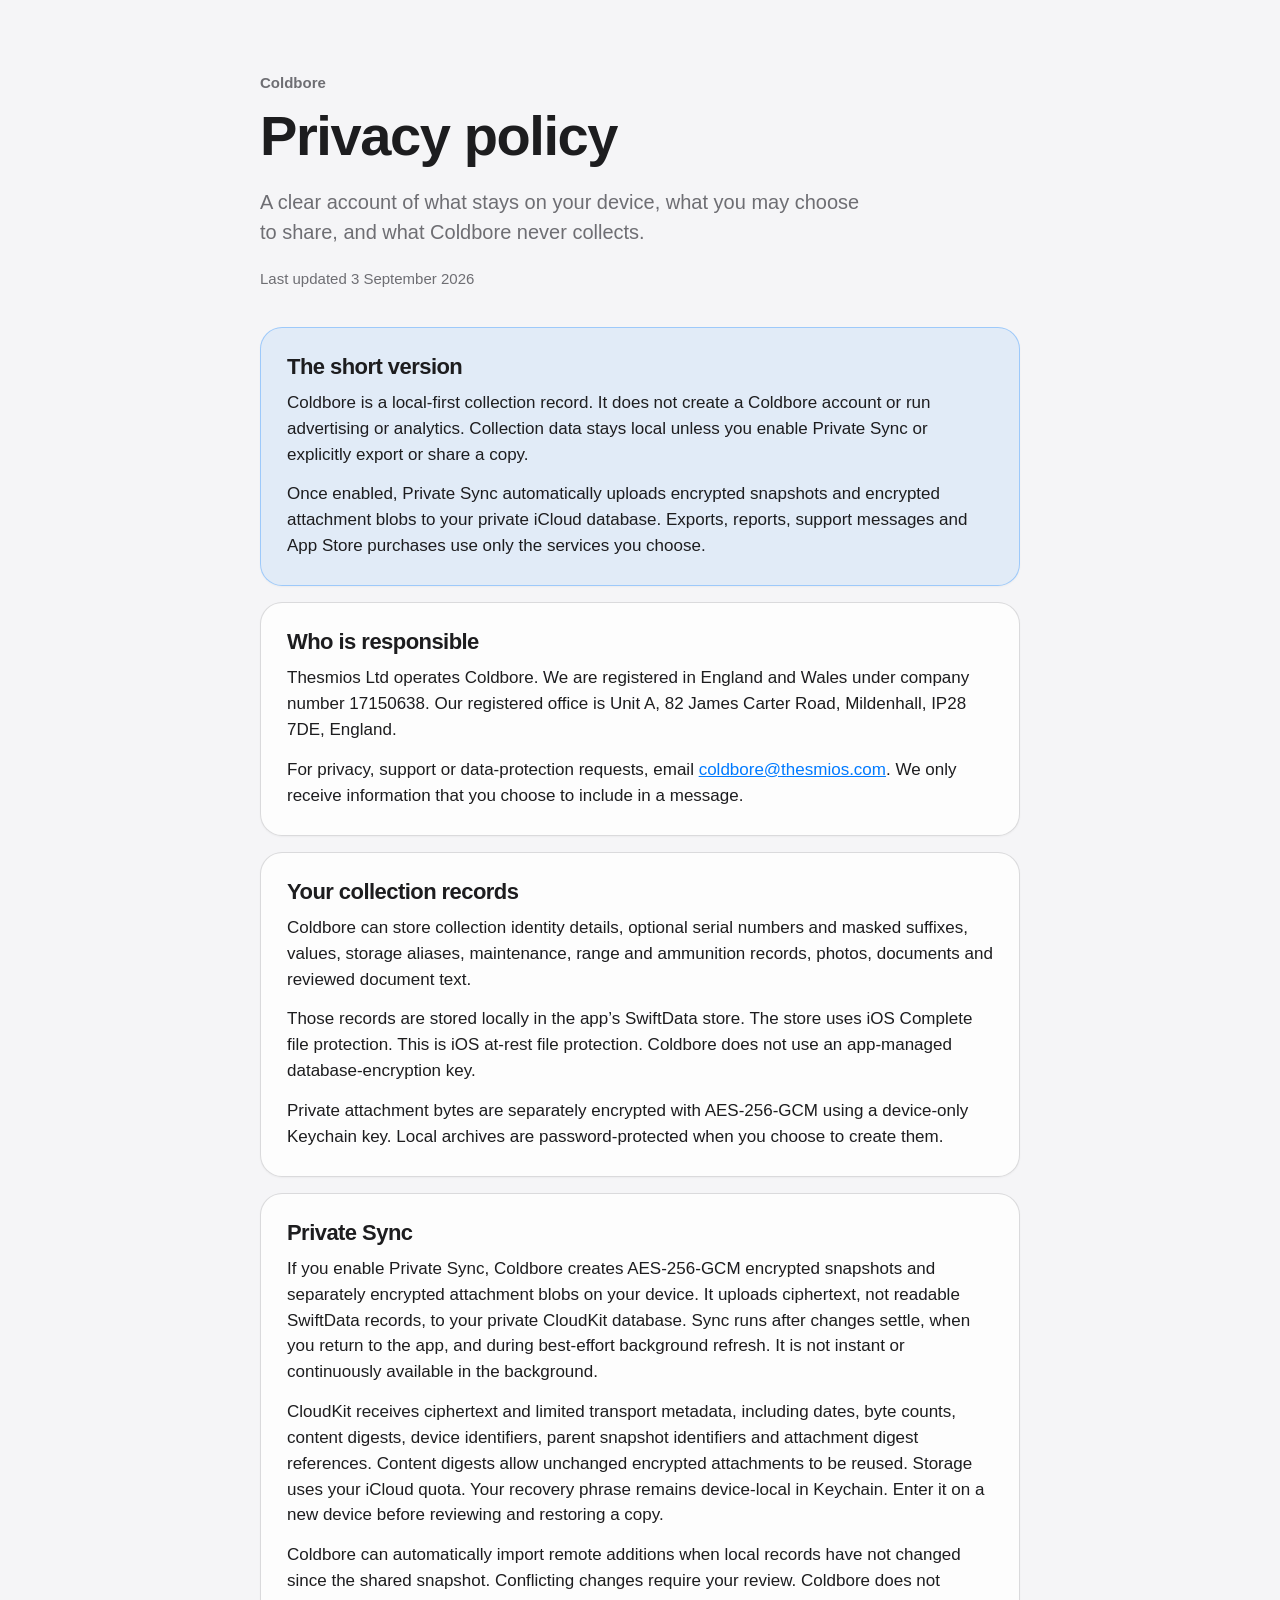
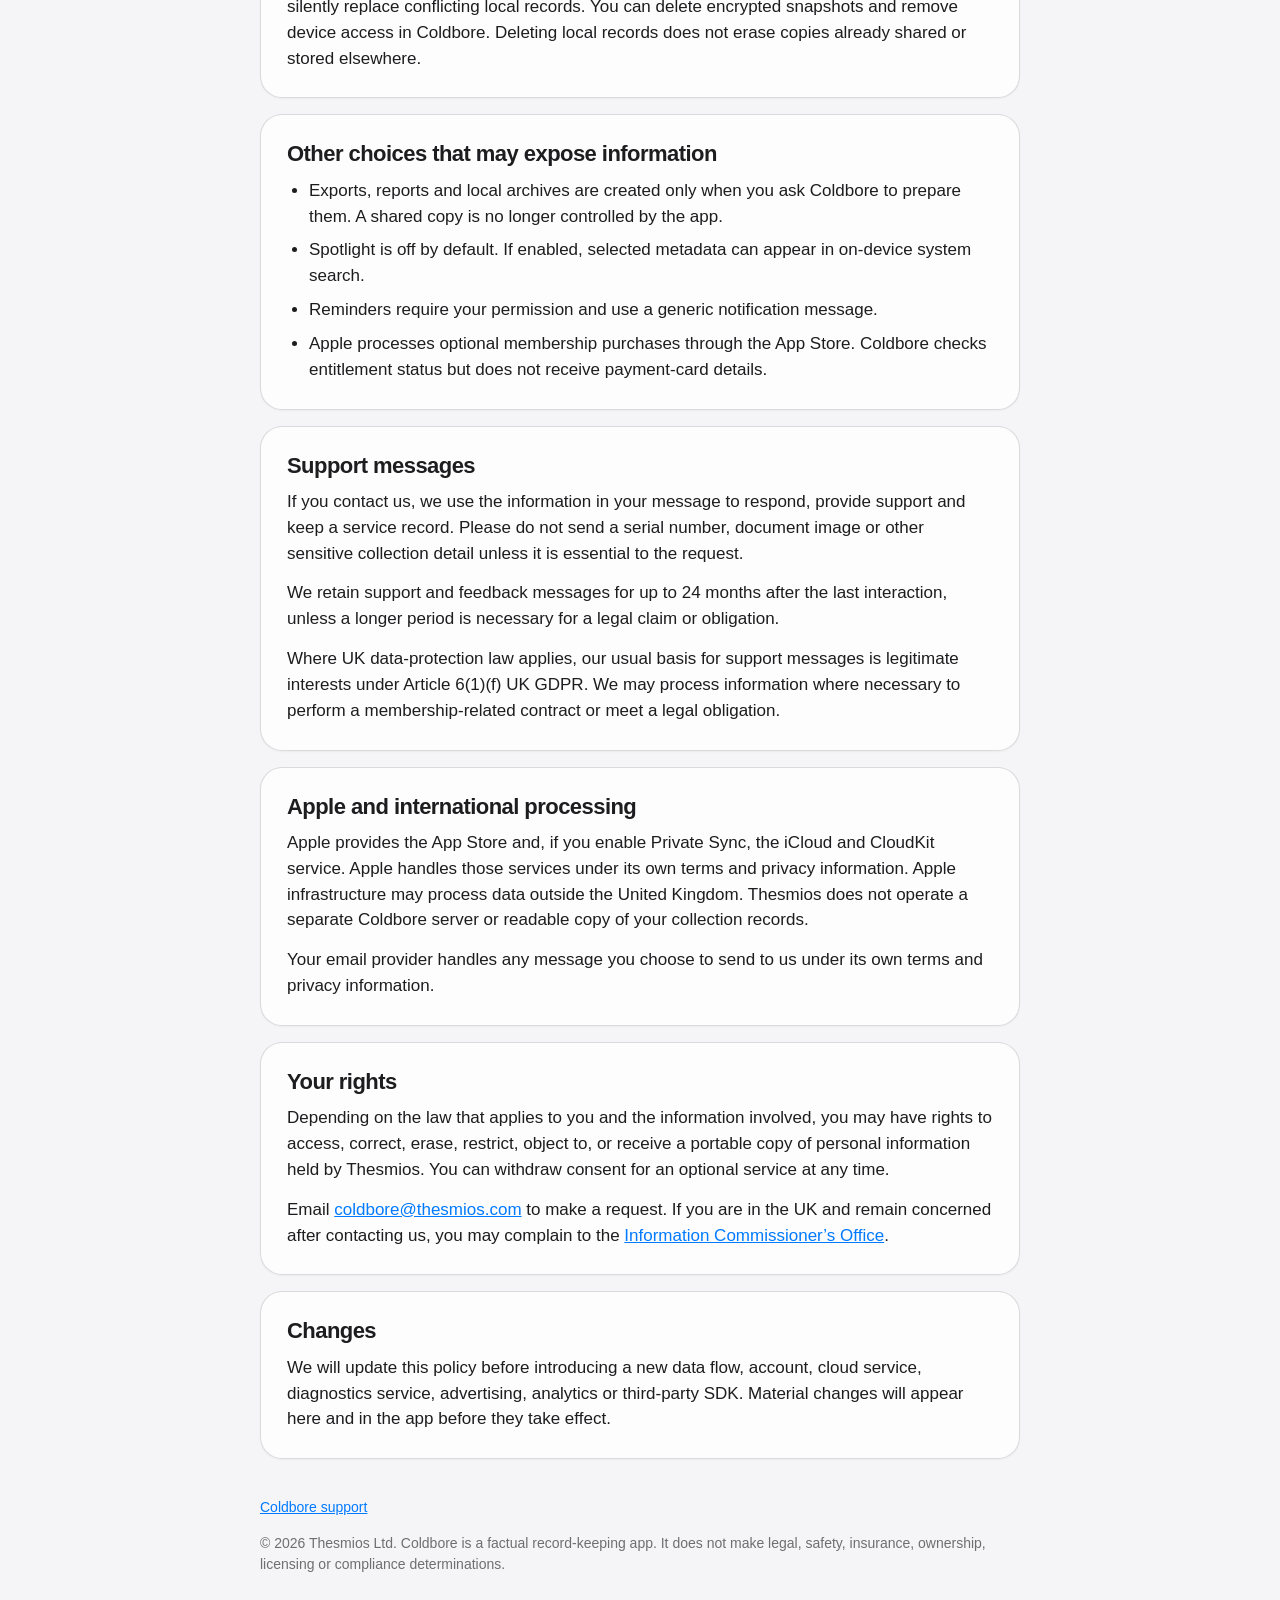
==== coldbore/privacy/index.html @ 44b4b274 "Coldbore privacy policy and support pages" ====
<!doctype html>
<html lang="en-GB">
  <head>
    <meta charset="utf-8">
    <meta name="viewport" content="width=device-width, initial-scale=1">
    <meta name="description" content="Coldbore privacy policy for the local-first collection record app.">
    <title>Privacy policy | Coldbore</title>
    <link rel="stylesheet" href="../site.css">
  </head>
  <body>
    <main>
      <p class="eyebrow">Coldbore</p>
      <h1>Privacy policy</h1>
      <p class="lede">A clear account of what stays on your device, what you may choose to share, and what Coldbore never collects.</p>
      <p class="meta">Last updated 3 September 2026</p>

      <section class="card callout">
        <h2>The short version</h2>
        <p>Coldbore is a local-first collection record. It does not create a Coldbore account or run advertising or analytics. Collection data stays local unless you enable Private Sync or explicitly export or share a copy.</p>
        <p>Once enabled, Private Sync automatically uploads encrypted snapshots and encrypted attachment blobs to your private iCloud database. Exports, reports, support messages and App Store purchases use only the services you choose.</p>
      </section>

      <section class="card">
        <h2>Who is responsible</h2>
        <p>Thesmios Ltd operates Coldbore. We are registered in England and Wales under company number 17150638. Our registered office is Unit A, 82 James Carter Road, Mildenhall, IP28 7DE, England.</p>
        <p>For privacy, support or data-protection requests, email <a href="mailto:coldbore@thesmios.com?subject=Coldbore%20data-protection%20request">coldbore@thesmios.com</a>. We only receive information that you choose to include in a message.</p>
      </section>

      <section class="card">
        <h2>Your collection records</h2>
        <p>Coldbore can store collection identity details, optional serial numbers and masked suffixes, values, storage aliases, maintenance, range and ammunition records, photos, documents and reviewed document text.</p>
        <p>Those records are stored locally in the app’s SwiftData store. The store uses iOS Complete file protection. This is iOS at-rest file protection. Coldbore does not use an app-managed database-encryption key.</p>
        <p>Private attachment bytes are separately encrypted with AES-256-GCM using a device-only Keychain key. Local archives are password-protected when you choose to create them.</p>
      </section>

      <section class="card">
        <h2>Private Sync</h2>
        <p>If you enable Private Sync, Coldbore creates AES-256-GCM encrypted snapshots and separately encrypted attachment blobs on your device. It uploads ciphertext, not readable SwiftData records, to your private CloudKit database. Sync runs after changes settle, when you return to the app, and during best-effort background refresh. It is not instant or continuously available in the background.</p>
        <p>CloudKit receives ciphertext and limited transport metadata, including dates, byte counts, content digests, device identifiers, parent snapshot identifiers and attachment digest references. Content digests allow unchanged encrypted attachments to be reused. Storage uses your iCloud quota. Your recovery phrase remains device-local in Keychain. Enter it on a new device before reviewing and restoring a copy.</p>
        <p>Coldbore can automatically import remote additions when local records have not changed since the shared snapshot. Conflicting changes require your review. Coldbore does not silently replace conflicting local records. You can delete encrypted snapshots and remove device access in Coldbore. Deleting local records does not erase copies already shared or stored elsewhere.</p>
      </section>

      <section class="card">
        <h2>Other choices that may expose information</h2>
        <ul>
          <li>Exports, reports and local archives are created only when you ask Coldbore to prepare them. A shared copy is no longer controlled by the app.</li>
          <li>Spotlight is off by default. If enabled, selected metadata can appear in on-device system search.</li>
          <li>Reminders require your permission and use a generic notification message.</li>
          <li>Apple processes optional membership purchases through the App Store. Coldbore checks entitlement status but does not receive payment-card details.</li>
        </ul>
      </section>

      <section class="card">
        <h2>Support messages</h2>
        <p>If you contact us, we use the information in your message to respond, provide support and keep a service record. Please do not send a serial number, document image or other sensitive collection detail unless it is essential to the request.</p>
        <p>We retain support and feedback messages for up to 24 months after the last interaction, unless a longer period is necessary for a legal claim or obligation.</p>
        <p>Where UK data-protection law applies, our usual basis for support messages is legitimate interests under Article 6(1)(f) UK GDPR. We may process information where necessary to perform a membership-related contract or meet a legal obligation.</p>
      </section>

      <section class="card">
        <h2>Apple and international processing</h2>
        <p>Apple provides the App Store and, if you enable Private Sync, the iCloud and CloudKit service. Apple handles those services under its own terms and privacy information. Apple infrastructure may process data outside the United Kingdom. Thesmios does not operate a separate Coldbore server or readable copy of your collection records.</p>
        <p>Your email provider handles any message you choose to send to us under its own terms and privacy information.</p>
      </section>

      <section class="card">
        <h2>Your rights</h2>
        <p>Depending on the law that applies to you and the information involved, you may have rights to access, correct, erase, restrict, object to, or receive a portable copy of personal information held by Thesmios. You can withdraw consent for an optional service at any time.</p>
        <p>Email <a href="mailto:coldbore@thesmios.com?subject=Coldbore%20data-protection%20request">coldbore@thesmios.com</a> to make a request. If you are in the UK and remain concerned after contacting us, you may complain to the <a href="https://ico.org.uk">Information Commissioner’s Office</a>.</p>
      </section>

      <section class="card">
        <h2>Changes</h2>
        <p>We will update this policy before introducing a new data flow, account, cloud service, diagnostics service, advertising, analytics or third-party SDK. Material changes will appear here and in the app before they take effect.</p>
      </section>

      <footer>
        <p><a href="../support/">Coldbore support</a></p>
        <p>© 2026 Thesmios Ltd. Coldbore is a factual record-keeping app. It does not make legal, safety, insurance, ownership, licensing or compliance determinations.</p>
      </footer>
    </main>
  </body>
</html>
---- coldbore/site.css ----
:root {
  color-scheme: light dark;
  --page: #f5f5f7;
  --surface: rgba(255, 255, 255, 0.76);
  --ink: #1d1d1f;
  --muted: #6e6e73;
  --line: rgba(60, 60, 67, 0.18);
  --link: #007aff;
  --radius: 22px;
}

* { box-sizing: border-box; }

body {
  margin: 0;
  background: var(--page);
  color: var(--ink);
  font-family: -apple-system, BlinkMacSystemFont, "SF Pro Text", "Helvetica Neue", sans-serif;
  font-size: 17px;
  line-height: 1.52;
  text-rendering: optimizeLegibility;
}

a { color: var(--link); }

main {
  width: min(100% - 40px, 760px);
  margin: 0 auto;
  padding: 72px 0 88px;
}

.eyebrow {
  margin: 0 0 12px;
  color: var(--muted);
  font-size: 15px;
  font-weight: 600;
}

h1, h2 { letter-spacing: -0.025em; }

h1 {
  margin: 0;
  font-size: clamp(38px, 7vw, 56px);
  line-height: 1.04;
}

h2 {
  margin: 0 0 10px;
  font-size: 22px;
  line-height: 1.2;
}

.lede {
  max-width: 620px;
  margin: 22px 0 0;
  color: var(--muted);
  font-size: 20px;
}

.meta {
  margin: 20px 0 36px;
  color: var(--muted);
  font-size: 15px;
}

.card {
  margin: 16px 0;
  padding: 26px;
  border: 1px solid var(--line);
  border-radius: var(--radius);
  background: var(--surface);
  box-shadow: 0 1px 2px rgba(0, 0, 0, 0.04);
}

.card > :first-child { margin-top: 0; }
.card > :last-child { margin-bottom: 0; }

p { margin: 0 0 14px; }
ul { margin: 0 0 14px; padding-left: 22px; }
li + li { margin-top: 8px; }

.callout {
  border-color: rgba(0, 122, 255, 0.3);
  background: rgba(0, 122, 255, 0.08);
}

.button {
  display: inline-block;
  padding: 11px 16px;
  border-radius: 999px;
  background: var(--link);
  color: white;
  font-weight: 600;
  text-decoration: none;
}

footer {
  padding-top: 22px;
  color: var(--muted);
  font-size: 14px;
}

@media (prefers-color-scheme: dark) {
  :root {
    --page: #000;
    --surface: rgba(44, 44, 46, 0.74);
    --ink: #f5f5f7;
    --muted: #a1a1a6;
    --line: rgba(235, 235, 245, 0.18);
  }
  .callout { background: rgba(10, 132, 255, 0.16); }
}

@media (max-width: 600px) {
  main { width: min(100% - 28px, 760px); padding-top: 48px; }
  .card { padding: 21px; border-radius: 18px; }
}
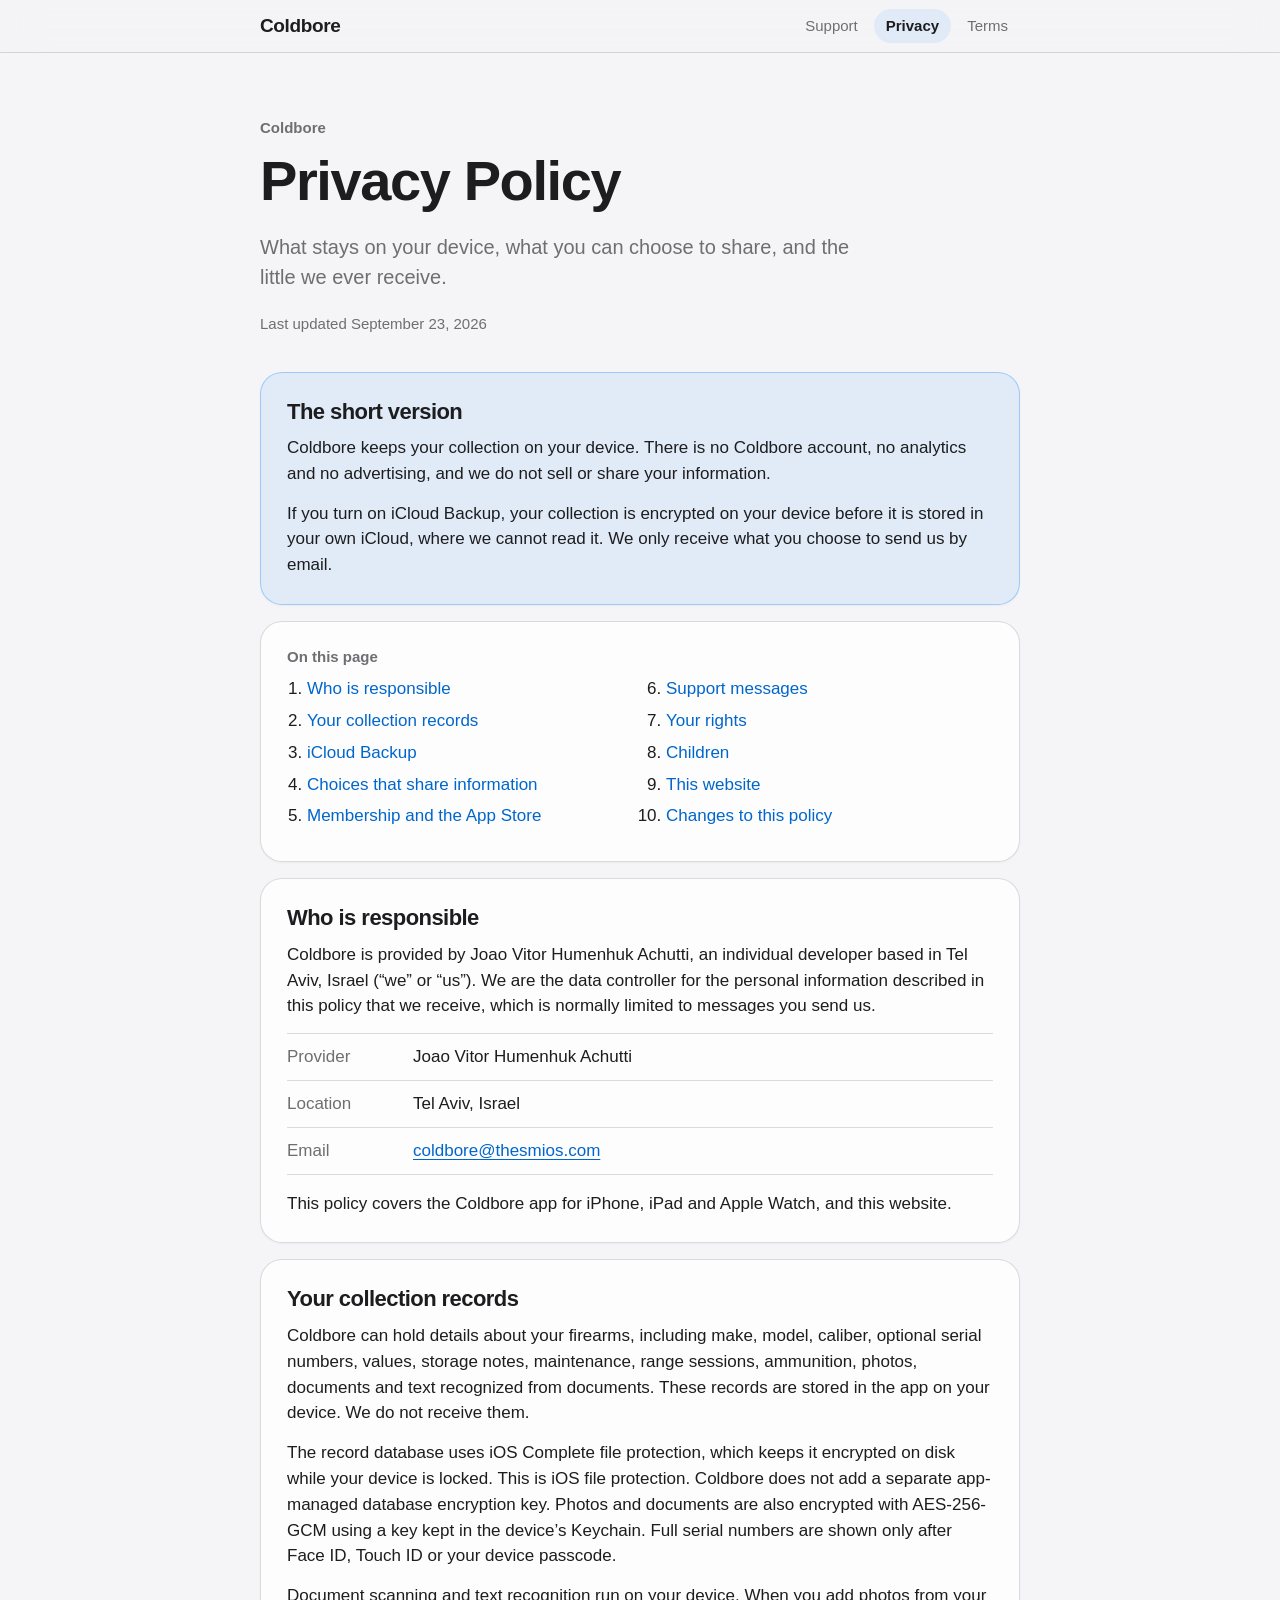
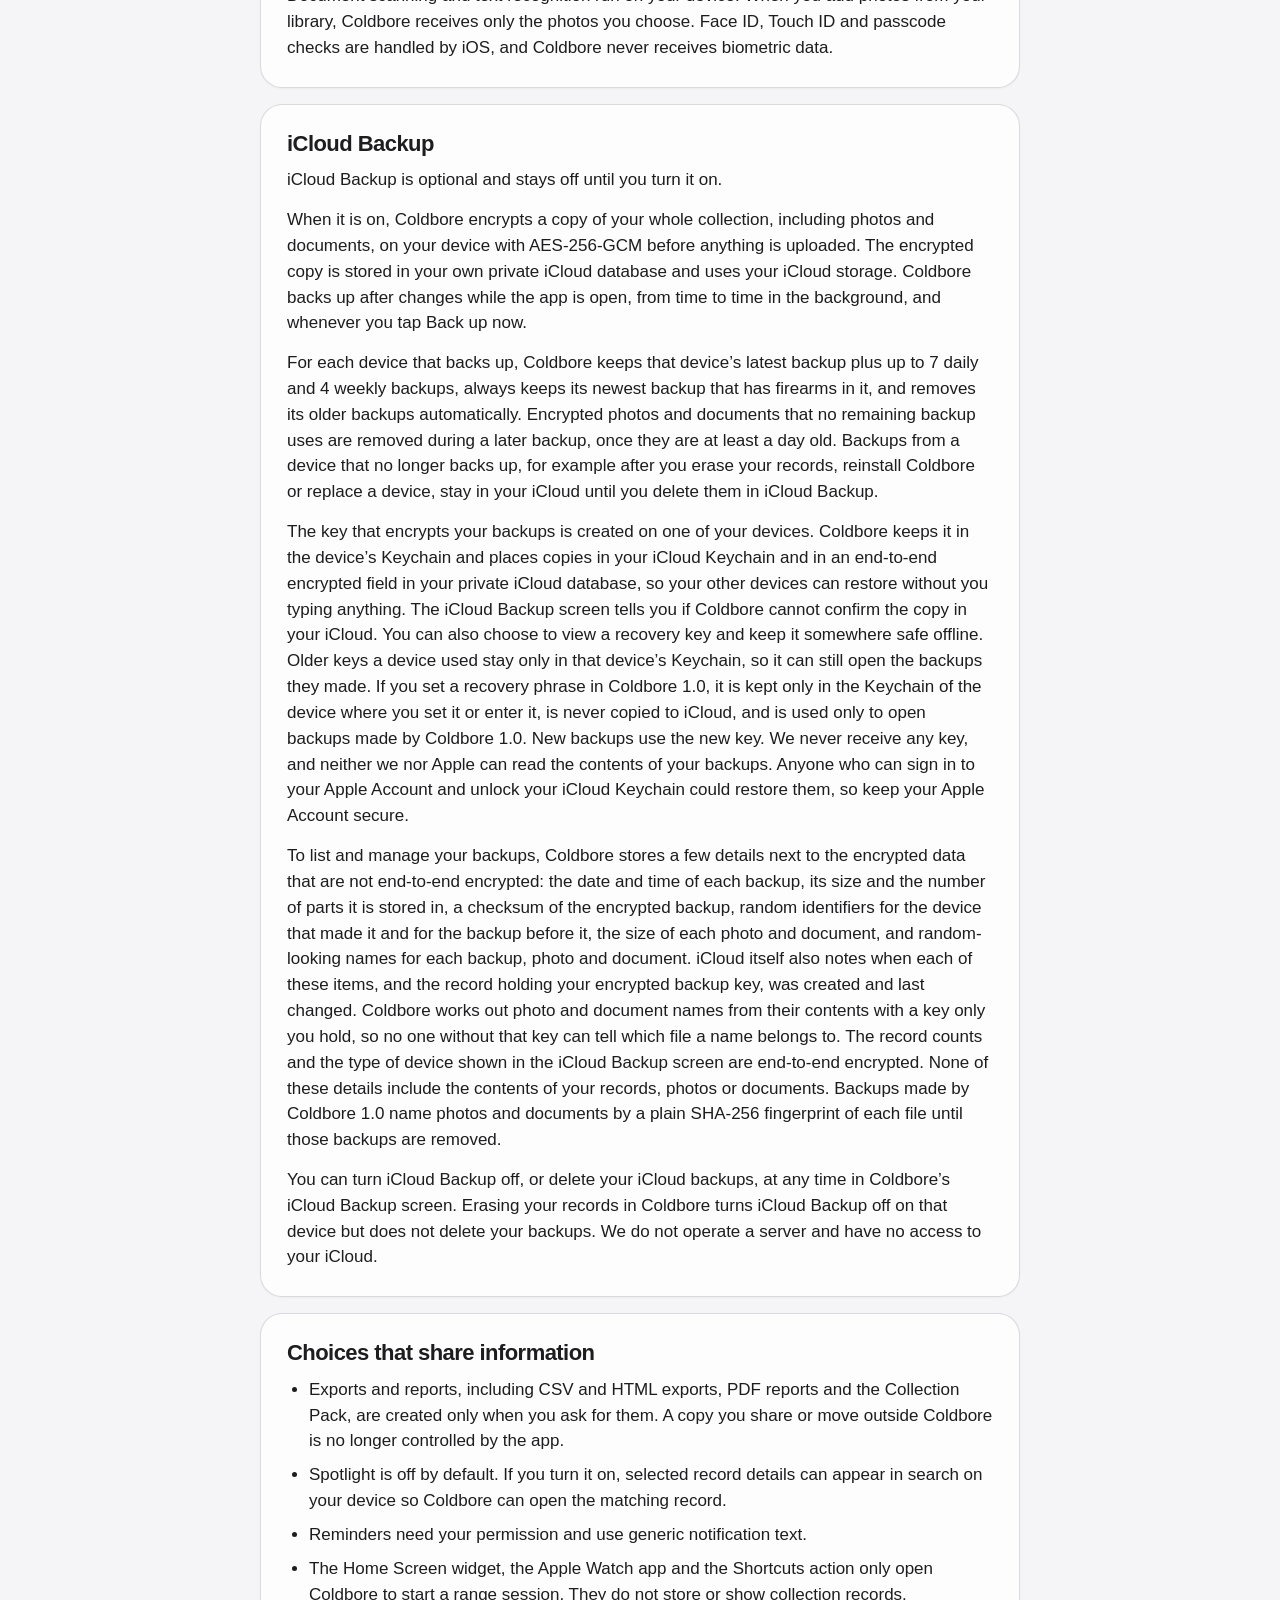
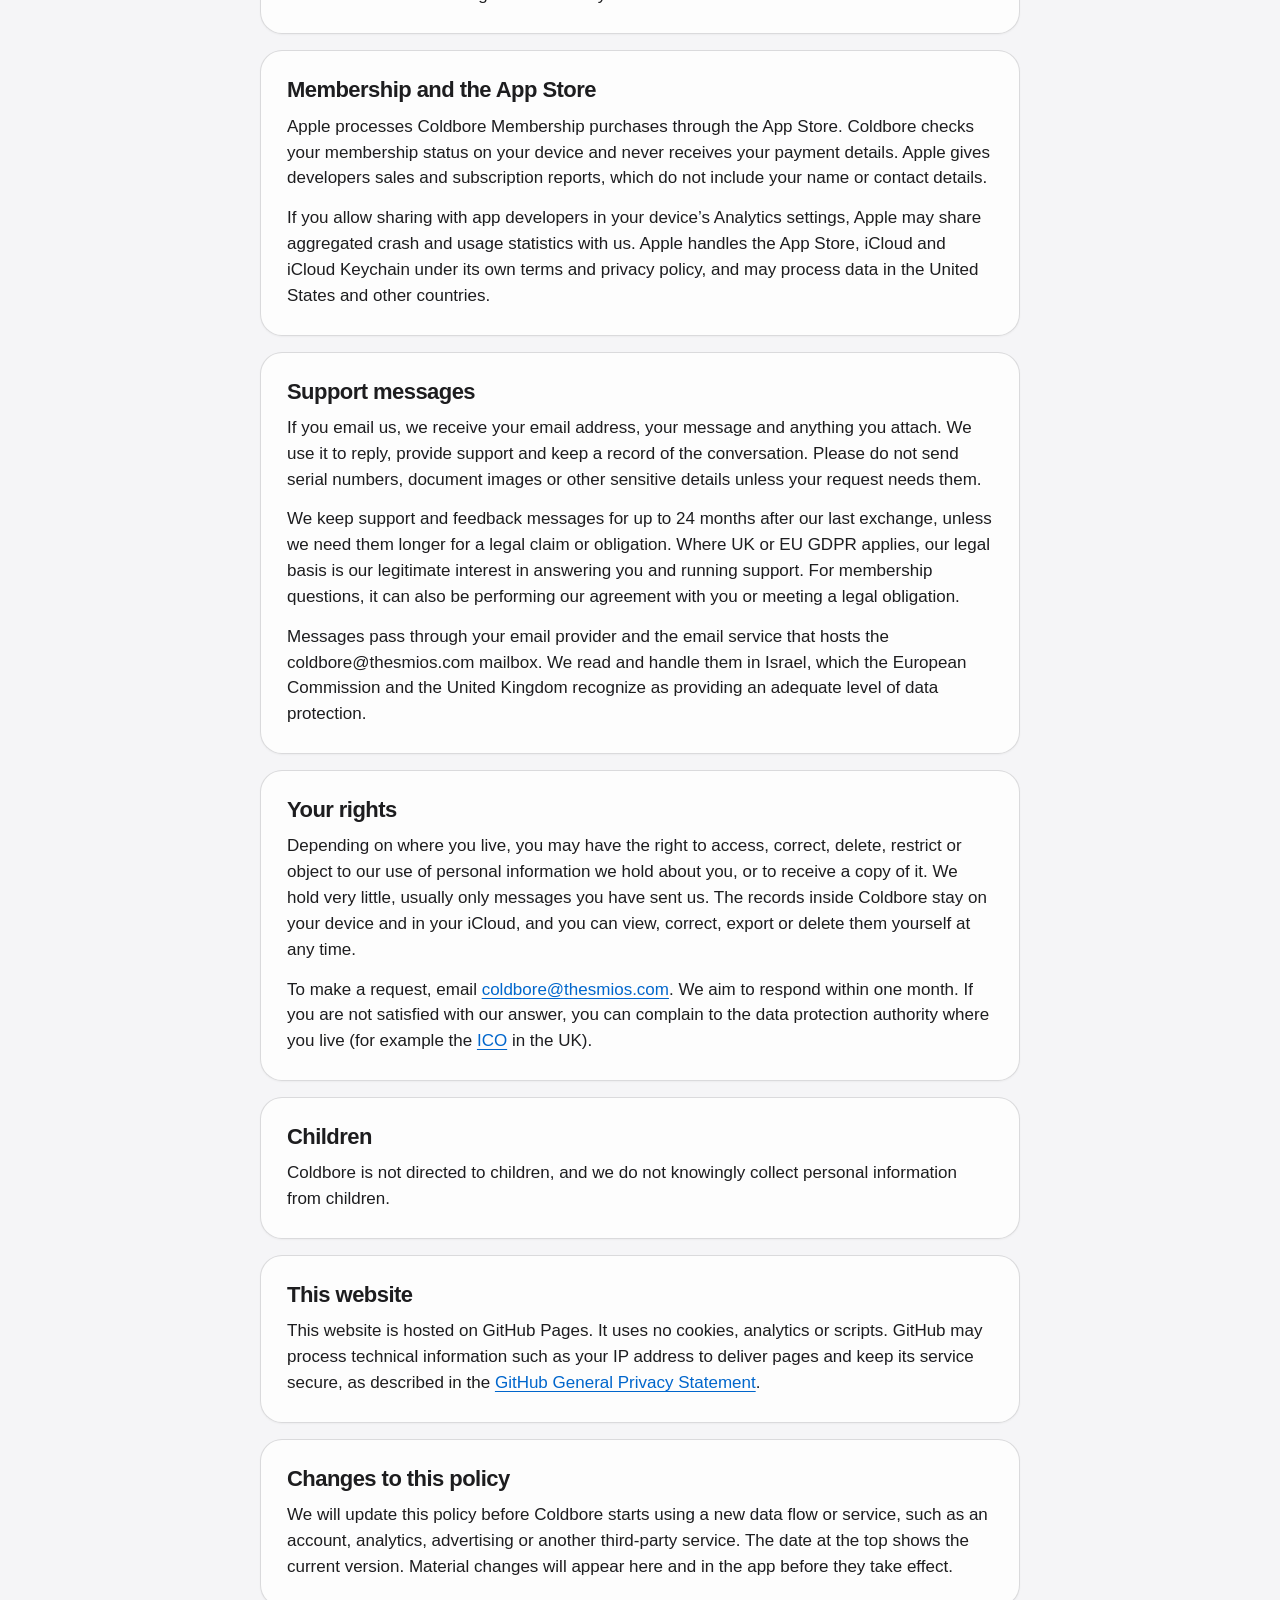
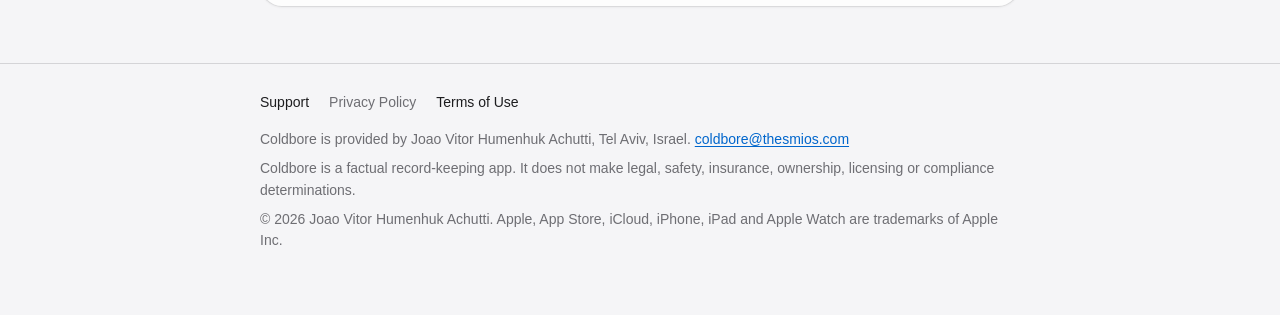
==== commit 60795fc4: "Coldbore 2.0 pages: sole-trader provider, Terms of Use, iCloud Backup privacy text, icons - Provider" ====
--- a/coldbore/privacy/index.html
+++ b/coldbore/privacy/index.html
@@ -1,83 +1,142 @@
 <!doctype html>
-<html lang="en-GB">
+<html lang="en-US">
   <head>
     <meta charset="utf-8">
     <meta name="viewport" content="width=device-width, initial-scale=1">
-    <meta name="description" content="Coldbore privacy policy for the local-first collection record app.">
-    <title>Privacy policy | Coldbore</title>
+    <meta name="color-scheme" content="light dark">
+    <meta name="description" content="Privacy Policy for Coldbore, the private collection record app. What stays on your device, how iCloud Backup is encrypted, and what we receive.">
+    <title>Privacy Policy | Coldbore</title>
     <link rel="stylesheet" href="../site.css">
+    <link rel="icon" href="../favicon.svg" type="image/svg+xml">
+    <link rel="icon" href="../favicon-32.png" sizes="32x32" type="image/png">
+    <link rel="icon" href="../favicon-48.png" sizes="48x48" type="image/png">
+    <link rel="apple-touch-icon" href="../apple-touch-icon.png">
   </head>
   <body>
-    <main>
+    <a class="skip-link" href="#content">Skip to content</a>
+    <header class="site-header">
+      <div class="wrap">
+        <a class="brand" href="../support/">Coldbore</a>
+        <nav class="site-nav" aria-label="Coldbore pages">
+          <a href="../support/">Support</a>
+          <a href="../privacy/" aria-current="page">Privacy</a>
+          <a href="../terms/">Terms</a>
+        </nav>
+      </div>
+    </header>
+
+    <main id="content">
       <p class="eyebrow">Coldbore</p>
-      <h1>Privacy policy</h1>
-      <p class="lede">A clear account of what stays on your device, what you may choose to share, and what Coldbore never collects.</p>
-      <p class="meta">Last updated 3 September 2026</p>
+      <h1>Privacy Policy</h1>
+      <p class="lede">What stays on your device, what you can choose to share, and the little we ever receive.</p>
+      <p class="meta">Last updated September 23, 2026</p>
 
       <section class="card callout">
         <h2>The short version</h2>
-        <p>Coldbore is a local-first collection record. It does not create a Coldbore account or run advertising or analytics. Collection data stays local unless you enable Private Sync or explicitly export or share a copy.</p>
-        <p>Once enabled, Private Sync automatically uploads encrypted snapshots and encrypted attachment blobs to your private iCloud database. Exports, reports, support messages and App Store purchases use only the services you choose.</p>
+        <p>Coldbore keeps your collection on your device. There is no Coldbore account, no analytics and no advertising, and we do not sell or share your information.</p>
+        <p>If you turn on iCloud Backup, your collection is encrypted on your device before it is stored in your own iCloud, where we cannot read it. We only receive what you choose to send us by email.</p>
       </section>
 
-      <section class="card">
+      <nav class="card toc" aria-label="On this page">
+        <h2>On this page</h2>
+        <ol>
+          <li><a href="#responsible">Who is responsible</a></li>
+          <li><a href="#records">Your collection records</a></li>
+          <li><a href="#icloud-backup">iCloud Backup</a></li>
+          <li><a href="#choices">Choices that share information</a></li>
+          <li><a href="#membership">Membership and the App Store</a></li>
+          <li><a href="#support">Support messages</a></li>
+          <li><a href="#rights">Your rights</a></li>
+          <li><a href="#children">Children</a></li>
+          <li><a href="#website">This website</a></li>
+          <li><a href="#changes">Changes to this policy</a></li>
+        </ol>
+      </nav>
+
+      <section class="card" id="responsible">
         <h2>Who is responsible</h2>
-        <p>Thesmios Ltd operates Coldbore. We are registered in England and Wales under company number 17150638. Our registered office is Unit A, 82 James Carter Road, Mildenhall, IP28 7DE, England.</p>
-        <p>For privacy, support or data-protection requests, email <a href="mailto:coldbore@thesmios.com?subject=Coldbore%20data-protection%20request">coldbore@thesmios.com</a>. We only receive information that you choose to include in a message.</p>
+        <p>Coldbore is provided by Joao Vitor Humenhuk Achutti, an individual developer based in Tel Aviv, Israel (“we” or “us”). We are the data controller for the personal information described in this policy that we receive, which is normally limited to messages you send us.</p>
+        <dl class="details">
+          <div><dt>Provider</dt><dd>Joao Vitor Humenhuk Achutti</dd></div>
+          <div><dt>Location</dt><dd>Tel Aviv, Israel</dd></div>
+          <div><dt>Email</dt><dd><a href="mailto:coldbore@thesmios.com?subject=Coldbore%20data-protection%20request">coldbore@thesmios.com</a></dd></div>
+        </dl>
+        <p>This policy covers the Coldbore app for iPhone, iPad and Apple Watch, and this website.</p>
       </section>
 
-      <section class="card">
+      <section class="card" id="records">
         <h2>Your collection records</h2>
-        <p>Coldbore can store collection identity details, optional serial numbers and masked suffixes, values, storage aliases, maintenance, range and ammunition records, photos, documents and reviewed document text.</p>
-        <p>Those records are stored locally in the app’s SwiftData store. The store uses iOS Complete file protection. This is iOS at-rest file protection. Coldbore does not use an app-managed database-encryption key.</p>
-        <p>Private attachment bytes are separately encrypted with AES-256-GCM using a device-only Keychain key. Local archives are password-protected when you choose to create them.</p>
+        <p>Coldbore can hold details about your firearms, including make, model, caliber, optional serial numbers, values, storage notes, maintenance, range sessions, ammunition, photos, documents and text recognized from documents. These records are stored in the app on your device. We do not receive them.</p>
+        <p>The record database uses iOS Complete file protection, which keeps it encrypted on disk while your device is locked. This is iOS file protection. Coldbore does not add a separate app-managed database encryption key. Photos and documents are also encrypted with AES-256-GCM using a key kept in the device’s Keychain. Full serial numbers are shown only after Face ID, Touch ID or your device passcode.</p>
+        <p>Document scanning and text recognition run on your device. When you add photos from your library, Coldbore receives only the photos you choose. Face ID, Touch ID and passcode checks are handled by iOS, and Coldbore never receives biometric data.</p>
       </section>
 
-      <section class="card">
-        <h2>Private Sync</h2>
-        <p>If you enable Private Sync, Coldbore creates AES-256-GCM encrypted snapshots and separately encrypted attachment blobs on your device. It uploads ciphertext, not readable SwiftData records, to your private CloudKit database. Sync runs after changes settle, when you return to the app, and during best-effort background refresh. It is not instant or continuously available in the background.</p>
-        <p>CloudKit receives ciphertext and limited transport metadata, including dates, byte counts, content digests, device identifiers, parent snapshot identifiers and attachment digest references. Content digests allow unchanged encrypted attachments to be reused. Storage uses your iCloud quota. Your recovery phrase remains device-local in Keychain. Enter it on a new device before reviewing and restoring a copy.</p>
-        <p>Coldbore can automatically import remote additions when local records have not changed since the shared snapshot. Conflicting changes require your review. Coldbore does not silently replace conflicting local records. You can delete encrypted snapshots and remove device access in Coldbore. Deleting local records does not erase copies already shared or stored elsewhere.</p>
+      <section class="card" id="icloud-backup">
+        <h2>iCloud Backup</h2>
+        <p>iCloud Backup is optional and stays off until you turn it on.</p>
+        <p>When it is on, Coldbore encrypts a copy of your whole collection, including photos and documents, on your device with AES-256-GCM before anything is uploaded. The encrypted copy is stored in your own private iCloud database and uses your iCloud storage. Coldbore backs up after changes while the app is open, from time to time in the background, and whenever you tap Back up now.</p>
+        <p>For each device that backs up, Coldbore keeps that device’s latest backup plus up to 7 daily and 4 weekly backups, always keeps its newest backup that has firearms in it, and removes its older backups automatically. Encrypted photos and documents that no remaining backup uses are removed during a later backup, once they are at least a day old. Backups from a device that no longer backs up, for example after you erase your records, reinstall Coldbore or replace a device, stay in your iCloud until you delete them in iCloud Backup.</p>
+        <p>The key that encrypts your backups is created on one of your devices. Coldbore keeps it in the device’s Keychain and places copies in your iCloud Keychain and in an end-to-end encrypted field in your private iCloud database, so your other devices can restore without you typing anything. The iCloud Backup screen tells you if Coldbore cannot confirm the copy in your iCloud. You can also choose to view a recovery key and keep it somewhere safe offline. Older keys a device used stay only in that device’s Keychain, so it can still open the backups they made. If you set a recovery phrase in Coldbore 1.0, it is kept only in the Keychain of the device where you set it or enter it, is never copied to iCloud, and is used only to open backups made by Coldbore 1.0. New backups use the new key. We never receive any key, and neither we nor Apple can read the contents of your backups. Anyone who can sign in to your Apple Account and unlock your iCloud Keychain could restore them, so keep your Apple Account secure.</p>
+        <p>To list and manage your backups, Coldbore stores a few details next to the encrypted data that are not end-to-end encrypted: the date and time of each backup, its size and the number of parts it is stored in, a checksum of the encrypted backup, random identifiers for the device that made it and for the backup before it, the size of each photo and document, and random-looking names for each backup, photo and document. iCloud itself also notes when each of these items, and the record holding your encrypted backup key, was created and last changed. Coldbore works out photo and document names from their contents with a key only you hold, so no one without that key can tell which file a name belongs to. The record counts and the type of device shown in the iCloud Backup screen are end-to-end encrypted. None of these details include the contents of your records, photos or documents. Backups made by Coldbore 1.0 name photos and documents by a plain SHA-256 fingerprint of each file until those backups are removed.</p>
+        <p>You can turn iCloud Backup off, or delete your iCloud backups, at any time in Coldbore’s iCloud Backup screen. Erasing your records in Coldbore turns iCloud Backup off on that device but does not delete your backups. We do not operate a server and have no access to your iCloud.</p>
       </section>
 
-      <section class="card">
-        <h2>Other choices that may expose information</h2>
+      <section class="card" id="choices">
+        <h2>Choices that share information</h2>
         <ul>
-          <li>Exports, reports and local archives are created only when you ask Coldbore to prepare them. A shared copy is no longer controlled by the app.</li>
-          <li>Spotlight is off by default. If enabled, selected metadata can appear in on-device system search.</li>
-          <li>Reminders require your permission and use a generic notification message.</li>
-          <li>Apple processes optional membership purchases through the App Store. Coldbore checks entitlement status but does not receive payment-card details.</li>
+          <li>Exports and reports, including CSV and HTML exports, PDF reports and the Collection Pack, are created only when you ask for them. A copy you share or move outside Coldbore is no longer controlled by the app.</li>
+          <li>Spotlight is off by default. If you turn it on, selected record details can appear in search on your device so Coldbore can open the matching record.</li>
+          <li>Reminders need your permission and use generic notification text.</li>
+          <li>The Home Screen widget, the Apple Watch app and the Shortcuts action only open Coldbore to start a range session. They do not store or show collection records.</li>
         </ul>
       </section>
 
-      <section class="card">
-        <h2>Support messages</h2>
-        <p>If you contact us, we use the information in your message to respond, provide support and keep a service record. Please do not send a serial number, document image or other sensitive collection detail unless it is essential to the request.</p>
-        <p>We retain support and feedback messages for up to 24 months after the last interaction, unless a longer period is necessary for a legal claim or obligation.</p>
-        <p>Where UK data-protection law applies, our usual basis for support messages is legitimate interests under Article 6(1)(f) UK GDPR. We may process information where necessary to perform a membership-related contract or meet a legal obligation.</p>
+      <section class="card" id="membership">
+        <h2>Membership and the App Store</h2>
+        <p>Apple processes Coldbore Membership purchases through the App Store. Coldbore checks your membership status on your device and never receives your payment details. Apple gives developers sales and subscription reports, which do not include your name or contact details.</p>
+        <p>If you allow sharing with app developers in your device’s Analytics settings, Apple may share aggregated crash and usage statistics with us. Apple handles the App Store, iCloud and iCloud Keychain under its own terms and privacy policy, and may process data in the United States and other countries.</p>
       </section>
 
-      <section class="card">
-        <h2>Apple and international processing</h2>
-        <p>Apple provides the App Store and, if you enable Private Sync, the iCloud and CloudKit service. Apple handles those services under its own terms and privacy information. Apple infrastructure may process data outside the United Kingdom. Thesmios does not operate a separate Coldbore server or readable copy of your collection records.</p>
-        <p>Your email provider handles any message you choose to send to us under its own terms and privacy information.</p>
+      <section class="card" id="support">
+        <h2>Support messages</h2>
+        <p>If you email us, we receive your email address, your message and anything you attach. We use it to reply, provide support and keep a record of the conversation. Please do not send serial numbers, document images or other sensitive details unless your request needs them.</p>
+        <p>We keep support and feedback messages for up to 24 months after our last exchange, unless we need them longer for a legal claim or obligation. Where UK or EU GDPR applies, our legal basis is our legitimate interest in answering you and running support. For membership questions, it can also be performing our agreement with you or meeting a legal obligation.</p>
+        <p>Messages pass through your email provider and the email service that hosts the coldbore@thesmios.com mailbox. We read and handle them in Israel, which the European Commission and the United Kingdom recognize as providing an adequate level of data protection.</p>
       </section>
 
-      <section class="card">
+      <section class="card" id="rights">
         <h2>Your rights</h2>
-        <p>Depending on the law that applies to you and the information involved, you may have rights to access, correct, erase, restrict, object to, or receive a portable copy of personal information held by Thesmios. You can withdraw consent for an optional service at any time.</p>
-        <p>Email <a href="mailto:coldbore@thesmios.com?subject=Coldbore%20data-protection%20request">coldbore@thesmios.com</a> to make a request. If you are in the UK and remain concerned after contacting us, you may complain to the <a href="https://ico.org.uk">Information Commissioner’s Office</a>.</p>
+        <p>Depending on where you live, you may have the right to access, correct, delete, restrict or object to our use of personal information we hold about you, or to receive a copy of it. We hold very little, usually only messages you have sent us. The records inside Coldbore stay on your device and in your iCloud, and you can view, correct, export or delete them yourself at any time.</p>
+        <p>To make a request, email <a href="mailto:coldbore@thesmios.com?subject=Coldbore%20data-protection%20request">coldbore@thesmios.com</a>. We aim to respond within one month. If you are not satisfied with our answer, you can complain to the data protection authority where you live (for example the <a href="https://ico.org.uk">ICO</a> in the UK).</p>
       </section>
 
-      <section class="card">
-        <h2>Changes</h2>
-        <p>We will update this policy before introducing a new data flow, account, cloud service, diagnostics service, advertising, analytics or third-party SDK. Material changes will appear here and in the app before they take effect.</p>
+      <section class="card" id="children">
+        <h2>Children</h2>
+        <p>Coldbore is not directed to children, and we do not knowingly collect personal information from children.</p>
       </section>
 
-      <footer>
-        <p><a href="../support/">Coldbore support</a></p>
-        <p>© 2026 Thesmios Ltd. Coldbore is a factual record-keeping app. It does not make legal, safety, insurance, ownership, licensing or compliance determinations.</p>
-      </footer>
+      <section class="card" id="website">
+        <h2>This website</h2>
+        <p>This website is hosted on GitHub Pages. It uses no cookies, analytics or scripts. GitHub may process technical information such as your IP address to deliver pages and keep its service secure, as described in the <a href="https://docs.github.com/en/site-policy/privacy-policies/github-general-privacy-statement">GitHub General Privacy Statement</a>.</p>
+      </section>
+
+      <section class="card" id="changes">
+        <h2>Changes to this policy</h2>
+        <p>We will update this policy before Coldbore starts using a new data flow or service, such as an account, analytics, advertising or another third-party service. The date at the top shows the current version. Material changes will appear here and in the app before they take effect.</p>
+      </section>
     </main>
+
+    <footer class="site-footer">
+      <div class="wrap">
+        <nav class="footer-nav" aria-label="Coldbore pages">
+          <a href="../support/">Support</a>
+          <a href="../privacy/" aria-current="page">Privacy Policy</a>
+          <a href="../terms/">Terms of Use</a>
+        </nav>
+        <p>Coldbore is provided by Joao Vitor Humenhuk Achutti, Tel Aviv, Israel. <a href="mailto:coldbore@thesmios.com?subject=Coldbore%20support">coldbore@thesmios.com</a></p>
+        <p>Coldbore is a factual record-keeping app. It does not make legal, safety, insurance, ownership, licensing or compliance determinations.</p>
+        <p>© 2026 Joao Vitor Humenhuk Achutti. Apple, App Store, iCloud, iPhone, iPad and Apple Watch are trademarks of Apple Inc.</p>
+      </div>
+    </footer>
   </body>
 </html>
--- a/coldbore/site.css
+++ b/coldbore/site.css
@@ -2,14 +2,23 @@
   color-scheme: light dark;
   --page: #f5f5f7;
   --surface: rgba(255, 255, 255, 0.76);
+  --bar: rgba(245, 245, 247, 0.82);
   --ink: #1d1d1f;
   --muted: #6e6e73;
   --line: rgba(60, 60, 67, 0.18);
-  --link: #007aff;
+  --link: #0066cc;
+  --accent: #007aff;
+  --accent-soft: rgba(0, 122, 255, 0.08);
+  --accent-line: rgba(0, 122, 255, 0.3);
+  /* White text on this blue is 4.7:1, so the button label passes WCAG AA in both appearances. */
+  --button: #0071e3;
   --radius: 22px;
+  --measure: 760px;
 }
 
 * { box-sizing: border-box; }
+
+html { scroll-padding-top: 76px; }
 
 body {
   margin: 0;
@@ -19,15 +28,92 @@
   font-size: 17px;
   line-height: 1.52;
   text-rendering: optimizeLegibility;
-}
-
-a { color: var(--link); }
-
+  -webkit-text-size-adjust: 100%;
+}
+
+a { color: var(--link); text-underline-offset: 0.16em; }
+
+a:focus-visible {
+  outline: 3px solid var(--accent);
+  outline-offset: 2px;
+  border-radius: 4px;
+}
+
+.wrap,
 main {
-  width: min(100% - 40px, 760px);
+  width: min(100% - 40px, var(--measure));
   margin: 0 auto;
-  padding: 72px 0 88px;
-}
+}
+
+.skip-link {
+  position: absolute;
+  top: 8px;
+  left: 8px;
+  z-index: 10;
+  padding: 8px 14px;
+  border-radius: 999px;
+  background: var(--ink);
+  color: var(--page);
+  font-weight: 600;
+  text-decoration: none;
+  transform: translateY(-160%);
+}
+
+.skip-link:focus { transform: none; }
+
+/* Header and navigation */
+
+.site-header {
+  position: sticky;
+  top: 0;
+  z-index: 5;
+  border-bottom: 1px solid var(--line);
+  background: var(--bar);
+  -webkit-backdrop-filter: saturate(180%) blur(20px);
+  backdrop-filter: saturate(180%) blur(20px);
+}
+
+.site-header .wrap {
+  display: flex;
+  align-items: center;
+  justify-content: space-between;
+  gap: 16px;
+  min-height: 52px;
+}
+
+.brand {
+  color: var(--ink);
+  font-size: 19px;
+  font-weight: 700;
+  letter-spacing: -0.02em;
+  text-decoration: none;
+}
+
+.site-nav {
+  display: flex;
+  gap: 4px;
+}
+
+.site-nav a {
+  padding: 6px 12px;
+  border-radius: 999px;
+  color: var(--muted);
+  font-size: 15px;
+  font-weight: 500;
+  text-decoration: none;
+}
+
+.site-nav a:hover { color: var(--ink); }
+
+.site-nav a[aria-current="page"] {
+  background: var(--accent-soft);
+  color: var(--ink);
+  font-weight: 600;
+}
+
+/* Page content */
+
+main { padding: 64px 0 40px; }
 
 .eyebrow {
   margin: 0 0 12px;
@@ -58,10 +144,13 @@
 }
 
 .meta {
-  margin: 20px 0 36px;
-  color: var(--muted);
-  font-size: 15px;
-}
+  margin: 20px 0 0;
+  color: var(--muted);
+  font-size: 15px;
+}
+
+.lede + .card,
+.meta + .card { margin-top: 36px; }
 
 .card {
   margin: 16px 0;
@@ -76,42 +165,142 @@
 .card > :last-child { margin-bottom: 0; }
 
 p { margin: 0 0 14px; }
-ul { margin: 0 0 14px; padding-left: 22px; }
+ul, ol { margin: 0 0 14px; padding-left: 22px; }
 li + li { margin-top: 8px; }
 
 .callout {
-  border-color: rgba(0, 122, 255, 0.3);
-  background: rgba(0, 122, 255, 0.08);
+  border-color: var(--accent-line);
+  background: var(--accent-soft);
+}
+
+.note {
+  color: var(--muted);
+  font-size: 15px;
 }
 
 .button {
   display: inline-block;
-  padding: 11px 16px;
+  padding: 11px 18px;
   border-radius: 999px;
-  background: var(--link);
+  background: var(--button);
   color: white;
   font-weight: 600;
   text-decoration: none;
 }
 
-footer {
-  padding-top: 22px;
+.button:hover { filter: brightness(1.06); }
+
+/* Table of contents */
+
+.toc h2 {
+  color: var(--muted);
+  font-size: 15px;
+  font-weight: 600;
+  letter-spacing: 0;
+}
+
+.toc ol {
+  columns: 2 240px;
+  column-gap: 32px;
+  margin: 0;
+  padding-left: 20px;
+}
+
+.toc li {
+  margin: 0 0 6px;
+  break-inside: avoid;
+}
+
+.toc li + li { margin-top: 0; }
+
+.toc a { text-decoration: none; }
+.toc a:hover { text-decoration: underline; }
+
+/* Contact details */
+
+.details {
+  margin: 4px 0 16px;
+  border-top: 1px solid var(--line);
+}
+
+.details div {
+  display: flex;
+  flex-wrap: wrap;
+  gap: 2px 16px;
+  padding: 10px 0;
+  border-bottom: 1px solid var(--line);
+}
+
+.details dt {
+  flex: 0 0 110px;
+  color: var(--muted);
+}
+
+.details dd {
+  flex: 1 1 220px;
+  margin: 0;
+  font-weight: 500;
+  overflow-wrap: anywhere;
+}
+
+/* Footer */
+
+.site-footer {
+  border-top: 1px solid var(--line);
   color: var(--muted);
   font-size: 14px;
 }
+
+.site-footer .wrap { padding: 28px 0 56px; }
+
+.site-footer p { margin: 0 0 8px; }
+
+.footer-nav {
+  display: flex;
+  flex-wrap: wrap;
+  gap: 8px 20px;
+  margin-bottom: 16px;
+}
+
+.footer-nav a {
+  color: var(--ink);
+  font-weight: 500;
+  text-decoration: none;
+}
+
+.footer-nav a:hover { text-decoration: underline; }
+
+.footer-nav a[aria-current="page"] { color: var(--muted); }
 
 @media (prefers-color-scheme: dark) {
   :root {
     --page: #000;
     --surface: rgba(44, 44, 46, 0.74);
+    --bar: rgba(22, 22, 23, 0.8);
     --ink: #f5f5f7;
     --muted: #a1a1a6;
     --line: rgba(235, 235, 245, 0.18);
+    --link: #2997ff;
+    --accent: #0a84ff;
+    --accent-soft: rgba(10, 132, 255, 0.16);
+    --accent-line: rgba(10, 132, 255, 0.4);
   }
-  .callout { background: rgba(10, 132, 255, 0.16); }
 }
 
 @media (max-width: 600px) {
-  main { width: min(100% - 28px, 760px); padding-top: 48px; }
+  .wrap, main { width: min(100% - 32px, var(--measure)); }
+  main { padding-top: 40px; }
   .card { padding: 21px; border-radius: 18px; }
-}
+  .brand { font-size: 17px; }
+  .site-nav a { padding: 6px 10px; }
+}
+
+@media (prefers-reduced-motion: no-preference) {
+  html { scroll-behavior: smooth; }
+}
+
+@media print {
+  .site-header, .skip-link, .toc { display: none; }
+  body { background: white; color: black; }
+  .card { border-color: #ccc; background: none; box-shadow: none; }
+}
